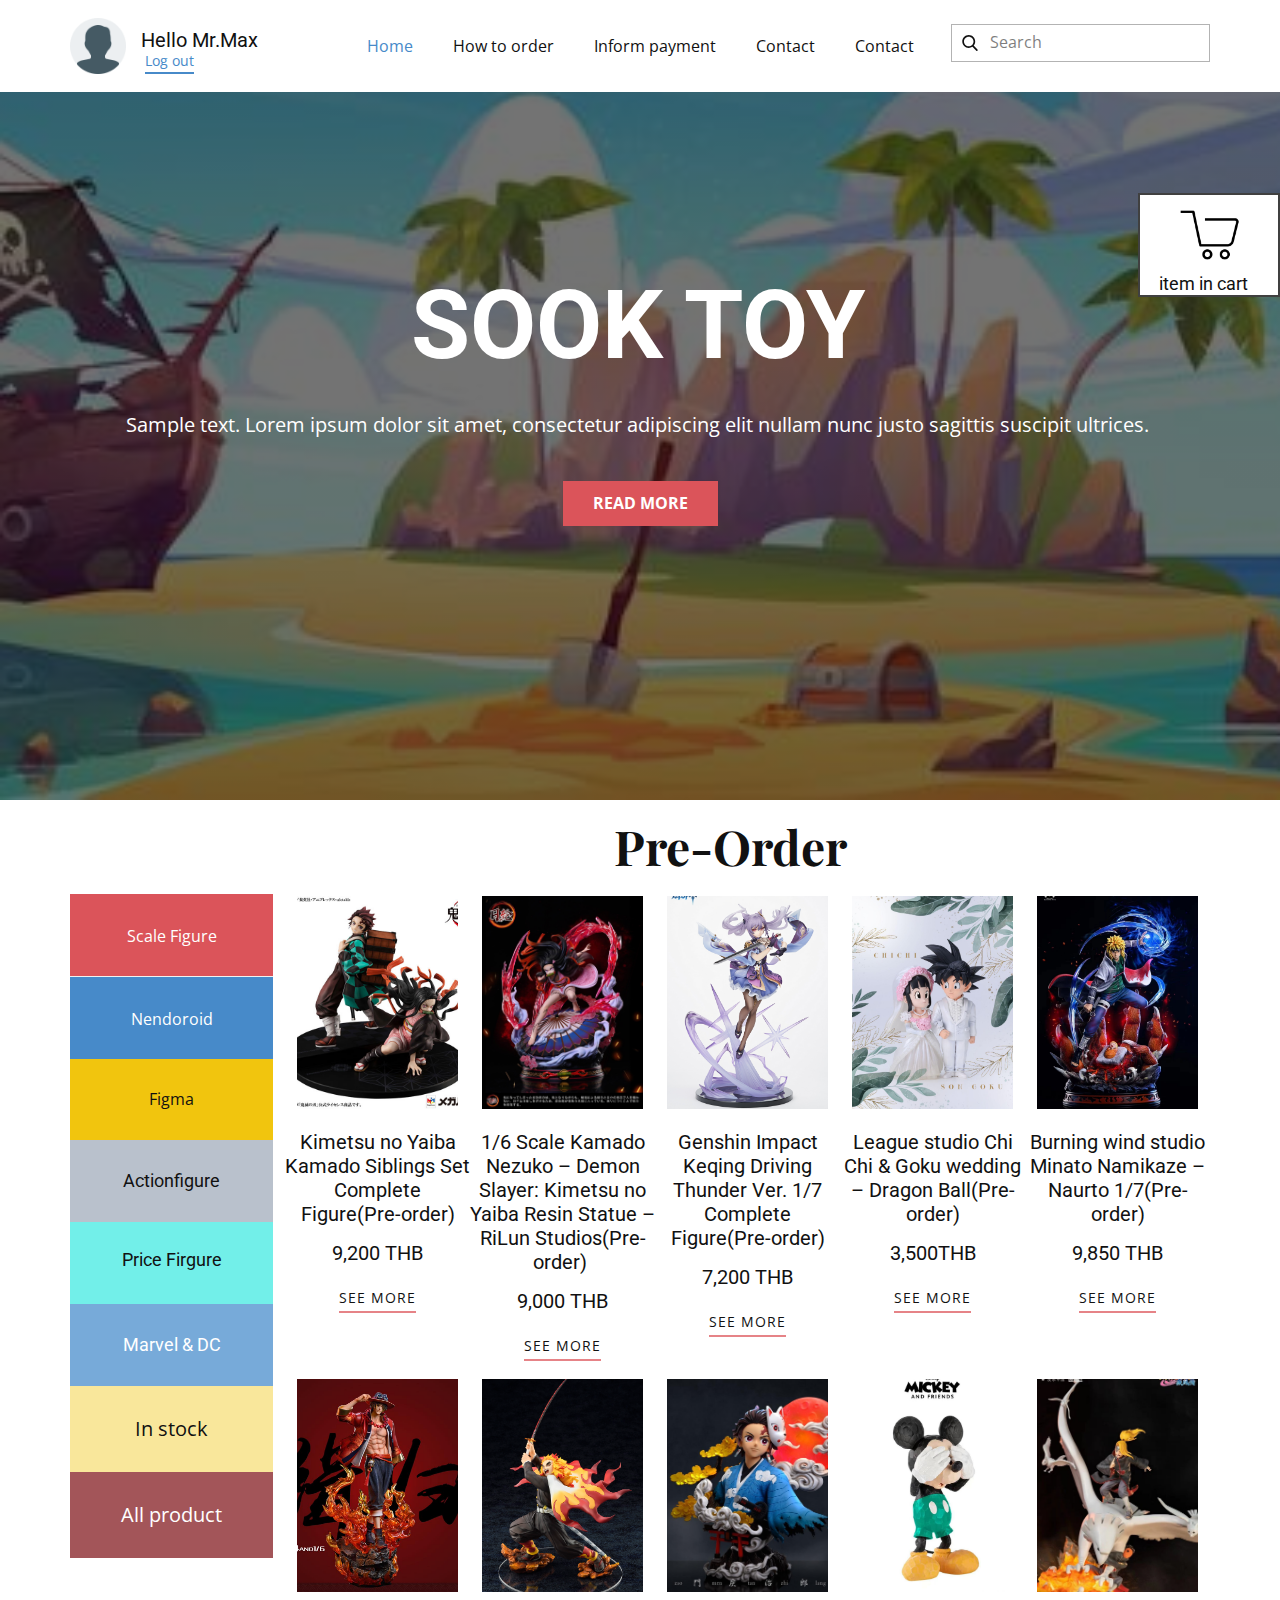
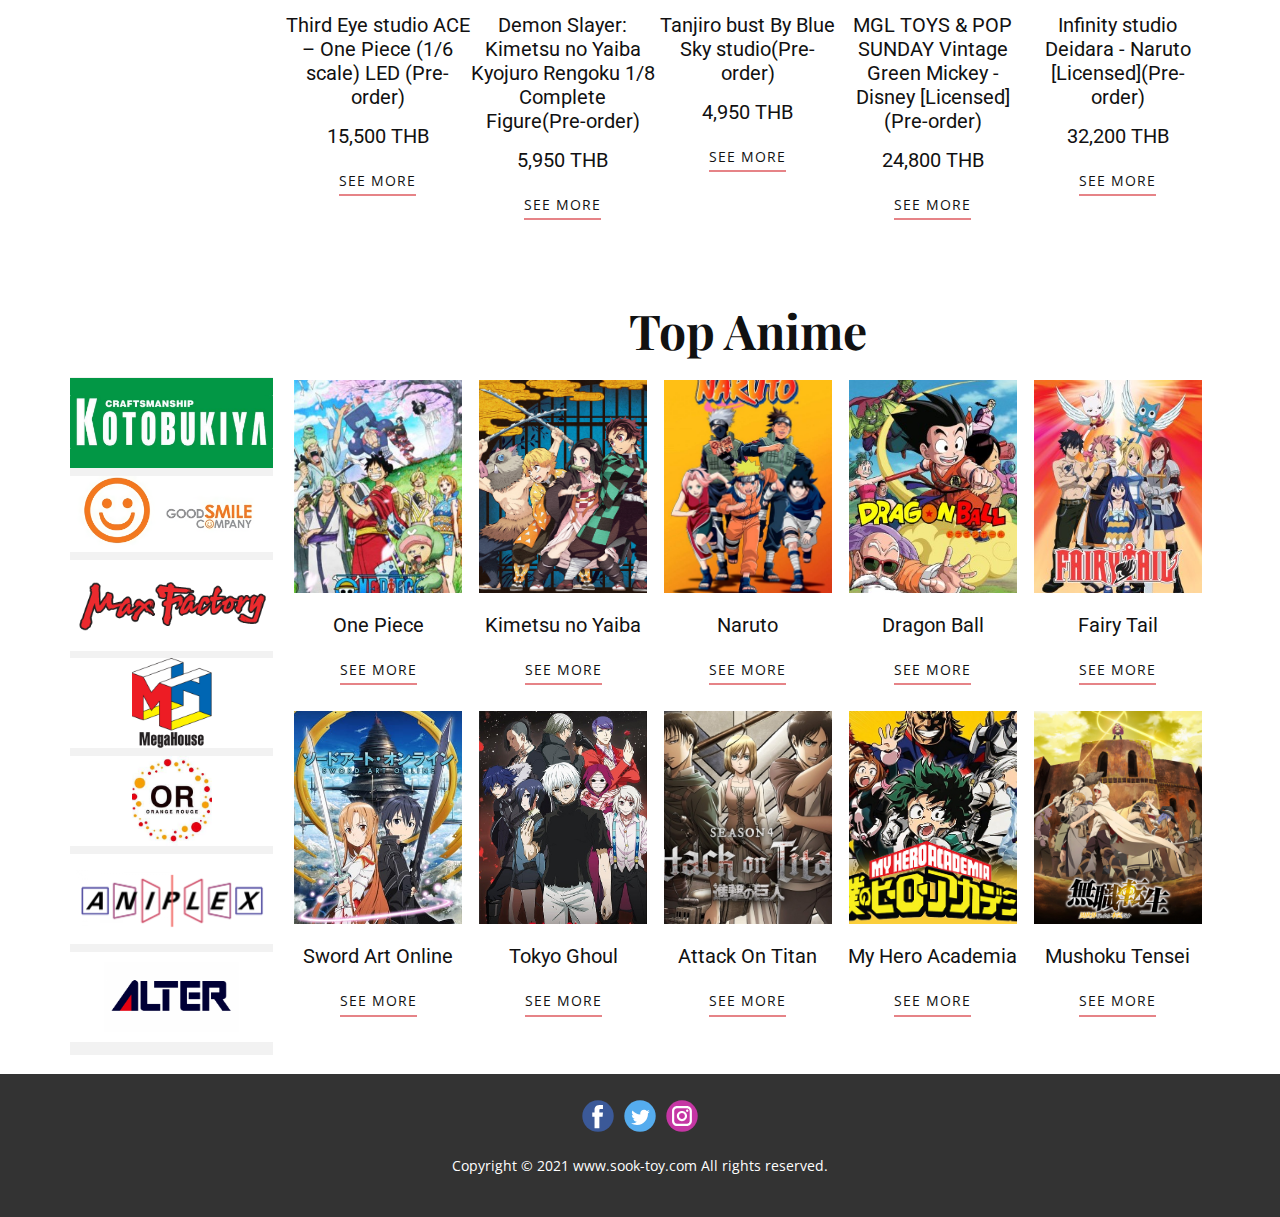
==== Home.html @ 31efe611 "First commit" ====
<!DOCTYPE html>
<html style="font-size: 16px;">
  <head>
    <meta name="viewport" content="width=device-width, initial-scale=1.0">
    <meta charset="utf-8">
    <meta name="keywords" content="SOOK TOY, Kamado Nazuko">
    <meta name="description" content="">
    <meta name="page_type" content="np-template-header-footer-from-plugin">
    <title>Home</title>
    <link rel="stylesheet" href="nicepage.css" media="screen">
<link rel="stylesheet" href="Home.css" media="screen">
    <script class="u-script" type="text/javascript" src="jquery.js" defer=""></script>
    <script class="u-script" type="text/javascript" src="nicepage.js" defer=""></script>
    <meta name="generator" content="Nicepage 3.28.0, nicepage.com">
    <link id="u-theme-google-font" rel="stylesheet" href="https://fonts.googleapis.com/css?family=Roboto:100,100i,300,300i,400,400i,500,500i,700,700i,900,900i|Open+Sans:300,300i,400,400i,600,600i,700,700i,800,800i">
    <link id="u-page-google-font" rel="stylesheet" href="https://fonts.googleapis.com/css?family=Playfair+Display:400,400i,500,500i,600,600i,700,700i,800,800i,900,900i">
    
    
    
    
    <script type="application/ld+json">{
		"@context": "http://schema.org",
		"@type": "Organization",
		"name": "DES322",
		"logo": "images/user1.png",
		"sameAs": [
				"https://facebook.com/name",
				"https://twitter.com/name",
				"https://instagram.com/name"
		]
}</script>
    <meta name="theme-color" content="#478ac9">
    <meta name="twitter:site" content="@">
    <meta name="twitter:card" content="summary_large_image">
    <meta name="twitter:title" content="Home">
    <meta name="twitter:description" content="DES322">
    <meta property="og:title" content="Home">
    <meta property="og:description" content="">
    <meta property="og:type" content="website">
  </head>
  <body class="u-body u-overlap"><header class=" u-clearfix u-header u-section-row-container" id="sec-2fc6"><div class="u-section-rows" style="">
        <div class="u-align-left u-clearfix u-section-row u-white u-section-row-1" data-animation-name="" data-animation-duration="0" data-animation-delay="0" data-animation-direction="" id="sec-a9de">
          
          
          
          
          
          <style class="u-sticky-style" data-style-id="b555">.u-sticky-fixed.u-sticky-b555:before, .u-body.u-sticky-fixed .u-sticky-b555:before {
borders: top right bottom left !important
}</style>
          <div class="u-clearfix u-sheet u-valign-middle u-sheet-1">
            <nav class="u-menu u-menu-dropdown u-offcanvas u-menu-1">
              <div class="menu-collapse" style="font-size: 1rem; letter-spacing: 0px;">
                <a class="u-button-style u-custom-active-color u-custom-color u-custom-left-right-menu-spacing u-custom-padding-bottom u-custom-text-color u-custom-top-bottom-menu-spacing u-nav-link u-text-active-palette-1-base u-text-hover-palette-2-base" href="#">
                  <svg><use xmlns:xlink="http://www.w3.org/1999/xlink" xlink:href="#menu-hamburger"></use></svg>
                  <svg version="1.1" xmlns="http://www.w3.org/2000/svg" xmlns:xlink="http://www.w3.org/1999/xlink"><defs><symbol id="menu-hamburger" viewBox="0 0 16 16" style="width: 16px; height: 16px;"><rect y="1" width="16" height="2"></rect><rect y="7" width="16" height="2"></rect><rect y="13" width="16" height="2"></rect>
</symbol>
</defs></svg>
                </a>
              </div>
              <div class="u-custom-menu u-nav-container">
                <ul class="u-nav u-unstyled u-nav-1"><li class="u-nav-item">
                  <a class="u-button-style u-nav-link u-text-active-palette-1-base u-text-body-color u-text-hover-palette-2-base"
                  href="Home.html" style="padding: 10px 20px;">Home</a>
</li><li class="u-nav-item"><a class="u-button-style u-nav-link u-text-active-palette-1-base u-text-body-color u-text-hover-palette-2-base" 
  style="padding: 10px 20px;">How to order</a>
</li><li class="u-nav-item"><a class="u-button-style u-nav-link u-text-active-palette-1-base u-text-body-color u-text-hover-palette-2-base" 
  style="padding: 10px 20px;">Inform payment</a>
</li><li class="u-nav-item"><a class="u-button-style u-nav-link u-text-active-palette-1-base u-text-body-color u-text-hover-palette-2-base" 
  href="Contact.html" style="padding: 10px 20px;">Contact</a>
</li><li class="u-nav-item"><a class="u-button-style u-nav-link u-text-active-palette-1-base u-text-body-color u-text-hover-palette-2-base" 
  style="padding: 10px 20px;">Contact</a>
</li></ul>
              </div>
              <div class="u-custom-menu u-nav-container-collapse">
                <div class="u-black u-container-style u-inner-container-layout u-opacity u-opacity-95 u-sidenav">
                  <div class="u-inner-container-layout u-sidenav-overflow">
                    <div class="u-menu-close"></div>
                    <ul class="u-align-center u-nav u-popupmenu-items u-unstyled u-nav-2"><li class="u-nav-item"><a class="u-button-style u-nav-link" href="Home.html" style="padding: 10px 20px;">Home</a>
</li><li class="u-nav-item"><a class="u-button-style u-nav-link" style="padding: 10px 20px;">How to order</a>
</li><li class="u-nav-item"><a class="u-button-style u-nav-link" style="padding: 10px 20px;">Inform payment</a>
</li><li class="u-nav-item"><a class="u-button-style u-nav-link" href="Contact.html" style="padding: 10px 20px;">Contact</a>
</li><li class="u-nav-item"><a class="u-button-style u-nav-link" style="padding: 10px 20px;">Contact</a>
</li></ul>
                  </div>
                </div>
                <div class="u-black u-menu-overlay u-opacity u-opacity-70"></div>
              </div>
            </nav>
            <form action="#" method="get" class="u-border-1 u-border-grey-30 u-search u-search-left u-white u-search-1">
              <button class="u-search-button" type="submit">
                <span class="u-search-icon u-spacing-10">
                  <svg class="u-svg-link" preserveAspectRatio="xMidYMin slice" viewBox="0 0 56.966 56.966"><use xmlns:xlink="http://www.w3.org/1999/xlink" xlink:href="#svg-dff7"></use></svg>
                  <svg xmlns="http://www.w3.org/2000/svg" xmlns:xlink="http://www.w3.org/1999/xlink" version="1.1" id="svg-dff7" x="0px" y="0px" viewBox="0 0 56.966 56.966" style="enable-background:new 0 0 56.966 56.966;" xml:space="preserve" class="u-svg-content"><path d="M55.146,51.887L41.588,37.786c3.486-4.144,5.396-9.358,5.396-14.786c0-12.682-10.318-23-23-23s-23,10.318-23,23  s10.318,23,23,23c4.761,0,9.298-1.436,13.177-4.162l13.661,14.208c0.571,0.593,1.339,0.92,2.162,0.92  c0.779,0,1.518-0.297,2.079-0.837C56.255,54.982,56.293,53.08,55.146,51.887z M23.984,6c9.374,0,17,7.626,17,17s-7.626,17-17,17  s-17-7.626-17-17S14.61,6,23.984,6z"></path></svg>
                </span>
              </button>
              <input class="u-search-input" type="search" name="search" value="" placeholder="Search">
            </form>
            <a href="https://nicepage.com/html-website-builder" class="u-image u-logo u-image-1" data-image-width="512" data-image-height="512">
              <img src="images/user1.png" class="u-logo-image u-logo-image-1">
            </a>
            <h5 class="u-text u-text-default u-text-1">Hello Mr.Max</h5>
            <a href="https://nicepage.com/css-templates" class="u-active-none u-border-2 u-border-active-palette-2-dark-1 u-border-hover-palette-2-base u-border-palette-1-base u-btn u-button-style u-hover-none u-none u-text-hover-palette-2-base u-text-palette-1-base u-btn-1">Log out</a>
          </div>
        </div>



        <div class="u-section-row u-sticky u-sticky-2984 u-section-row-2" id="sec-efd5">
          <div class="u-border-2 u-border-grey-75 u-container-style u-group u-shape-rectangle u-white u-group-1" 
          data-href="Cart.php" data-page-id="288608629">
            <div class="u-container-layout">
              <img class="u-align-center u-image u-image-default u-preserve-proportions u-image-2" 
              src="images/shopping-cart.png" alt="" data-image-width="512" data-image-height="512">
              <h6 class="u-text u-text-2">&nbsp; &nbsp;item in cart</h6>
            </div>
          </div>
        </div>
      </div></header>
    <section class="u-align-center u-clearfix u-image u-shading u-section-1" src="" data-image-width="626" data-image-height="250" id="sec-6cb6">
      <h1 class="u-text u-text-default u-title u-text-1">SOOK TOY</h1>
      <p class="u-large-text u-text u-text-default u-text-variant u-text-2">Sample text. Lorem ipsum dolor sit amet, consectetur adipiscing elit nullam nunc justo sagittis suscipit ultrices.</p>
      <a href="#" class="u-btn u-button-style u-palette-2-base u-btn-1">Read More</a>
    </section>
    <section class="u-clearfix u-section-2" id="sec-69e3">
      <div class="u-clearfix u-sheet u-sheet-1">
        <h1 class="u-align-center u-custom-font u-font-playfair-display u-text u-text-1">Pre-Order</h1>
        <div class="u-layout-grid u-list u-list-1">
          <div class="u-repeater u-repeater-1">
            <div class="u-container-style u-list-item u-repeater-item u-shape-rectangle u-list-item-1">
              <div class="u-container-layout u-similar-container u-container-layout-1">
                <img alt="" class="u-align-center u-image u-image-default u-image-1" data-image-width="600" data-image-height="600" src="images/a1.jpg">
                <h5 class="u-align-center u-text u-text-2"> Kimetsu no Yaiba Kamado Siblings Set Complete Figure(Pre-order)</h5>
                <h5 class="u-align-center u-text u-text-default u-text-3">9,200 THB</h5>
                <a href="" class="u-active-none u-align-center u-border-2 u-border-hover-palette-2-base u-border-palette-2-light-1 u-btn u-button-style u-hover-none u-none u-text-body-color u-btn-1">see more</a>
              </div>
            </div>
            <div class="u-container-style u-list-item u-repeater-item u-shape-rectangle u-list-item-2">
              <div class="u-container-layout u-similar-container u-container-layout-2">
                <img alt="" class="u-align-center u-image u-image-default u-image-2" data-image-width="1363" 
                data-image-height="1800" src="images/nezuko.jpg">
                <h5 class="u-align-center u-text u-text-4"> 1/6 Scale Kamado Nezuko – Demon Slayer: 
                  Kimetsu no Yaiba Resin Statue – RiLun Studios(Pre-order)&nbsp;</h5>
                <h5 class="u-align-center u-text u-text-default u-text-5">9,000 THB</h5>
                <a href="" class="u-active-none u-align-center u-border-2 u-border-hover-palette-2-base 
                u-border-palette-2-light-1 u-btn u-button-style u-hover-none u-none u-text-body-color u-btn-2">see more</a>
              </div>
            </div>
            <div class="u-container-style u-list-item u-repeater-item u-shape-rectangle u-list-item-3">
              <div class="u-container-layout u-similar-container u-container-layout-3">
                <img alt="" class="u-align-center u-image u-image-default u-image-3" data-image-width="1334" data-image-height="2000" src="images/a3.jpg">
                <h5 class="u-align-center u-text u-text-6"> Genshin Impact Keqing Driving Thunder Ver. 1/7 Complete Figure(Pre-order)</h5>
                <h5 class="u-align-center u-text u-text-default u-text-7">7,200 THB</h5>
                <a href="" class="u-active-none u-align-center u-border-2 u-border-hover-palette-2-base u-border-palette-2-light-1 u-btn u-button-style u-hover-none u-none u-text-body-color u-btn-3">see more</a>
              </div>
            </div>
            <div class="u-container-style u-list-item u-repeater-item u-shape-rectangle u-list-item-4">
              <div class="u-container-layout u-similar-container u-container-layout-4">
                <img alt="" class="u-align-center u-image u-image-default u-image-4" data-image-width="1080" data-image-height="1425" src="images/a4.jpg">
                <h5 class="u-align-center u-text u-text-8"> League studio Chi Chi &amp; Goku wedding – Dragon Ball(Pre-order)</h5>
                <h5 class="u-align-center u-text u-text-default u-text-9">3,500THB</h5>
                <a href="" class="u-active-none u-align-center u-border-2 u-border-hover-palette-2-base u-border-palette-2-light-1 u-btn u-button-style u-hover-none u-none u-text-body-color u-btn-4">see more</a>
              </div>
            </div>
            <div class="u-container-style u-list-item u-repeater-item u-shape-rectangle u-list-item-5">
              <div class="u-container-layout u-similar-container u-container-layout-5">
                <img alt="" class="u-align-center u-image u-image-default u-image-5" data-image-width="1080" data-image-height="1622" src="images/a5.jpg">
                <h5 class="u-align-center u-text u-text-10"> Burning wind studio Minato Namikaze – Naurto 1/7(Pre-order)</h5>
                <h5 class="u-align-center u-text u-text-default u-text-11">9,850 THB</h5>
                <a href="" class="u-active-none u-align-center u-border-2 u-border-hover-palette-2-base u-border-palette-2-light-1 u-btn u-button-style u-hover-none u-none u-text-body-color u-btn-5">see more</a>
              </div>
            </div>
            <div class="u-container-style u-list-item u-repeater-item u-shape-rectangle u-list-item-6">
              <div class="u-container-layout u-similar-container u-container-layout-6">
                <img alt="" class="u-align-center u-image u-image-default u-image-6" data-image-width="1440" data-image-height="824" src="images/a6.jpg">
                <h5 class="u-align-center u-text u-text-12"> Third Eye studio ACE – One Piece (1/6 scale) LED&nbsp;(Pre-order)</h5>
                <h5 class="u-align-center u-text u-text-default u-text-13">15,500 THB</h5>
                <a href="" class="u-active-none u-align-center u-border-2 u-border-hover-palette-2-base u-border-palette-2-light-1 u-btn u-button-style u-hover-none u-none u-text-body-color u-btn-6">see more</a>
              </div>
            </div>
            <div class="u-container-style u-list-item u-repeater-item u-shape-rectangle u-list-item-7">
              <div class="u-container-layout u-similar-container u-container-layout-7">
                <img alt="" class="u-align-center u-image u-image-default u-image-7" data-image-width="1000" data-image-height="1500" src="images/1.jpg">
                <h5 class="u-align-center u-text u-text-14"> Demon Slayer: Kimetsu no Yaiba Kyojuro Rengoku 1/8 Complete Figure(Pre-order)</h5>
                <h5 class="u-align-center u-text u-text-default u-text-15">5,950 THB</h5>
                <a href="Product-detail.php" data-page-id="2065302494" class="u-active-none u-align-center u-border-2 u-border-hover-palette-2-base u-border-palette-2-light-1 u-btn u-button-style u-hover-none u-none u-text-body-color u-btn-7">see more</a>
              </div>
            </div>
            <div class="u-container-style u-list-item u-repeater-item u-shape-rectangle u-list-item-8">
              <div class="u-container-layout u-similar-container u-container-layout-8">
                <img alt="" class="u-align-center u-image u-image-default u-image-8" data-image-width="1440" data-image-height="958" src="images/a8.jpg">
                <h5 class="u-align-center u-text u-text-16"> Tanjiro bust By Blue Sky studio(Pre-order)</h5>
                <h5 class="u-align-center u-text u-text-default u-text-17">4,950 THB</h5>
                <a href="" class="u-active-none u-align-center u-border-2 u-border-hover-palette-2-base u-border-palette-2-light-1 u-btn u-button-style u-hover-none u-none u-text-body-color u-btn-8">see more</a>
              </div>
            </div>
            <div class="u-container-style u-list-item u-repeater-item u-shape-rectangle u-list-item-9">
              <div class="u-container-layout u-similar-container u-container-layout-9">
                <img alt="" class="u-align-center u-image u-image-default u-image-9" data-image-width="960" data-image-height="1440" src="images/a9.jpg">
                <h5 class="u-align-center u-text u-text-18"> MGL TOYS &amp; POP SUNDAY Vintage Green Mickey - Disney [Licensed](Pre-order)</h5>
                <h5 class="u-align-center u-text u-text-default u-text-19">24,800 THB</h5>
                <a href="" class="u-active-none u-align-center u-border-2 u-border-hover-palette-2-base u-border-palette-2-light-1 u-btn u-button-style u-hover-none u-none u-text-body-color u-btn-9">see more</a>
              </div>
            </div>
            <div class="u-container-style u-list-item u-repeater-item u-shape-rectangle u-list-item-10">
              <div class="u-container-layout u-similar-container u-container-layout-10">
                <img alt="" class="u-align-center u-image u-image-default u-image-10" data-image-width="684" data-image-height="1024" src="images/10.jpg">
                <h5 class="u-align-center u-text u-text-20"> Infinity studio Deidara - Naruto [Licensed](Pre-order)</h5>
                <h5 class="u-align-center u-text u-text-default u-text-21">32,200 THB</h5>
                <a href="" class="u-active-none u-align-center u-border-2 u-border-hover-palette-2-base u-border-palette-2-light-1 u-btn u-button-style u-hover-none u-none u-text-body-color u-btn-10">see more</a>
              </div>
            </div>
          </div>
        </div>
        <div class="u-container-style u-grey-5 u-group u-group-1">
          <div class="u-container-layout u-valign-top u-container-layout-11">
            <div class="u-container-style u-expanded-width u-group u-palette-2-base u-group-2">
              <div class="u-container-layout">
                <p class="u-align-center u-text u-text-22">Scale Figure</p>
              </div>
            </div>
            <div class="u-container-style u-expanded-width u-group u-palette-1-base u-group-3">
              <div class="u-container-layout u-valign-top">
                <p class="u-align-center u-text u-text-23">Nendoroid</p>
              </div>
            </div>
            <div class="u-container-style u-expanded-width u-group u-palette-3-base u-group-4">
              <div class="u-container-layout u-valign-middle">
                <p class="u-align-center u-text u-text-24">Figma</p>
              </div>
            </div>
            <div class="u-container-style u-expanded-width u-group u-palette-5-base u-group-5">
              <div class="u-container-layout u-valign-top">
                <h6 class="u-align-center u-text u-text-25">Actionfigure</h6>
              </div>
            </div>
            <div class="u-container-style u-expanded-width u-group u-palette-4-light-1 u-group-6">
              <div class="u-container-layout">
                <h6 class="u-align-center u-text u-text-26">Price Firgure</h6>
              </div>
            </div>
            <div class="u-container-style u-expanded-width u-group u-palette-1-light-1 u-group-7">
              <div class="u-container-layout u-valign-middle">
                <h6 class="u-align-center u-text u-text-27">Marvel &amp; DC</h6>
              </div>
            </div>
            <div class="u-container-style u-expanded-width u-group u-palette-3-light-2 u-group-8">
              <div class="u-container-layout">
                <p class="u-align-center u-large-text u-text u-text-variant u-text-28">In stock</p>
              </div>
            </div>
            <div class="u-container-style u-expanded-width u-group u-palette-2-dark-1 u-group-9">
              <div class="u-container-layout">
                <p class="u-align-center u-large-text u-text u-text-variant u-text-29">All product<br>
                </p>
              </div>
            </div>
          </div>
        </div>
      </div>
    </section>
    <section class="u-clearfix u-section-3" id="carousel_d0e1">
      <div class="u-clearfix u-sheet u-sheet-1">
        <h1 class="u-align-center u-custom-font u-font-playfair-display u-text u-text-1">Top Anime</h1>
        <div class="u-layout-grid u-list u-list-1">
          <div class="u-repeater u-repeater-1">
            <div class="u-container-style u-list-item u-repeater-item u-shape-rectangle u-list-item-1">
              <div class="u-container-layout u-similar-container u-container-layout-1">
                <img alt="" class="u-align-center u-image u-image-default u-image-1" data-image-width="234" data-image-height="336" src="images/t1.jpg">
                <h5 class="u-align-center u-text u-text-2">One Piece</h5>
                <a href="" class="u-active-none u-align-center u-border-2 u-border-hover-palette-2-base u-border-palette-2-light-1 u-btn u-button-style u-hover-none u-none u-text-body-color u-btn-1">see more</a>
              </div>
            </div>
            <div class="u-container-style u-list-item u-repeater-item u-shape-rectangle u-list-item-2">
              <div class="u-container-layout u-similar-container u-container-layout-2">
                <img alt="" class="u-align-center u-image u-image-default u-image-2" data-image-width="980" data-image-height="1010" src="images/t2.jpg">
                <h5 class="u-align-center u-text u-text-3"> Kimetsu no Yaiba</h5>
                <a href="" class="u-active-none u-align-center u-border-2 u-border-hover-palette-2-base u-border-palette-2-light-1 u-btn u-button-style u-hover-none u-none u-text-body-color u-btn-2">see more</a>
              </div>
            </div>
            <div class="u-container-style u-list-item u-repeater-item u-shape-rectangle u-list-item-3">
              <div class="u-container-layout u-similar-container u-container-layout-3">
                <img alt="" class="u-align-center u-image u-image-default u-image-3" data-image-width="680" data-image-height="1000" src="images/t3.jpg">
                <h5 class="u-align-center u-text u-text-4">Naruto</h5>
                <a href="" class="u-active-none u-align-center u-border-2 u-border-hover-palette-2-base u-border-palette-2-light-1 u-btn u-button-style u-hover-none u-none u-text-body-color u-btn-3">see more</a>
              </div>
            </div>
            <div class="u-container-style u-list-item u-repeater-item u-shape-rectangle u-list-item-4">
              <div class="u-container-layout u-similar-container u-container-layout-4">
                <img alt="" class="u-align-center u-image u-image-default u-image-4" data-image-width="234" data-image-height="336" src="images/t4.jpg">
                <h5 class="u-align-center u-text u-text-5">Dragon Ball</h5>
                <a href="" class="u-active-none u-align-center u-border-2 u-border-hover-palette-2-base u-border-palette-2-light-1 u-btn u-button-style u-hover-none u-none u-text-body-color u-btn-4">see more</a>
              </div>
            </div>
            <div class="u-container-style u-list-item u-repeater-item u-shape-rectangle u-list-item-5">
              <div class="u-container-layout u-similar-container u-container-layout-5">
                <img alt="" class="u-align-center u-image u-image-default u-image-5" data-image-width="234" data-image-height="336" src="images/t5.jpg">
                <h5 class="u-align-center u-text u-text-6">Fairy Tail</h5>
                <a href="" class="u-active-none u-align-center u-border-2 u-border-hover-palette-2-base u-border-palette-2-light-1 u-btn u-button-style u-hover-none u-none u-text-body-color u-btn-5">see more</a>
              </div>
            </div>
            <div class="u-container-style u-list-item u-repeater-item u-shape-rectangle u-list-item-6">
              <div class="u-container-layout u-similar-container u-container-layout-6">
                <img alt="" class="u-align-center u-image u-image-default u-image-6" data-image-width="321" data-image-height="450" src="images/t6.jpg">
                <h5 class="u-align-center u-text u-text-7">Sword Art Online</h5>
                <a href="" class="u-active-none u-align-center u-border-2 u-border-hover-palette-2-base u-border-palette-2-light-1 u-btn u-button-style u-hover-none u-none u-text-body-color u-btn-6">see more</a>
              </div>
            </div>
            <div class="u-container-style u-list-item u-repeater-item u-shape-rectangle u-list-item-7">
              <div class="u-container-layout u-similar-container u-container-layout-7">
                <img alt="" class="u-align-center u-image u-image-default u-image-7" data-image-width="533" data-image-height="799" src="images/t7.jpg">
                <h5 class="u-align-center u-text u-text-8">Tokyo Ghoul<br>
                </h5>
                <a href="" class="u-active-none u-align-center u-border-2 u-border-hover-palette-2-base u-border-palette-2-light-1 u-btn u-button-style u-hover-none u-none u-text-body-color u-btn-7">see more</a>
              </div>
            </div>
            <div class="u-container-style u-list-item u-repeater-item u-shape-rectangle u-list-item-8">
              <div class="u-container-layout u-similar-container u-container-layout-8">
                <img alt="" class="u-align-center u-image u-image-default u-image-8" data-image-width="750" data-image-height="562" src="images/t8.jpg">
                <h5 class="u-align-center u-text u-text-9">Attack On Titan</h5>
                <a href="" class="u-active-none u-align-center u-border-2 u-border-hover-palette-2-base u-border-palette-2-light-1 u-btn u-button-style u-hover-none u-none u-text-body-color u-btn-8">see more</a>
              </div>
            </div>
            <div class="u-container-style u-list-item u-repeater-item u-shape-rectangle u-list-item-9">
              <div class="u-container-layout u-similar-container u-container-layout-9">
                <img alt="" class="u-align-center u-image u-image-default u-image-9" data-image-width="848" data-image-height="477" src="images/t9.jpg">
                <h5 class="u-align-center u-text u-text-10">My Hero Academia</h5>
                <a href="" class="u-active-none u-align-center u-border-2 u-border-hover-palette-2-base u-border-palette-2-light-1 u-btn u-button-style u-hover-none u-none u-text-body-color u-btn-9">see more</a>
              </div>
            </div>
            <div class="u-container-style u-list-item u-repeater-item u-shape-rectangle u-list-item-10">
              <div class="u-container-layout u-similar-container u-container-layout-10">
                <img alt="" class="u-align-center u-image u-image-default u-image-10" data-image-width="424" data-image-height="600" src="images/t10.jpg">
                <h5 class="u-align-center u-text u-text-11"> Mushoku Tensei</h5>
                <a href="" class="u-active-none u-align-center u-border-2 u-border-hover-palette-2-base u-border-palette-2-light-1 u-btn u-button-style u-hover-none u-none u-text-body-color u-btn-10">see more</a>
              </div>
            </div>
          </div>
        </div>
        <div class="u-container-style u-grey-5 u-group u-group-1">
          <div class="u-container-layout u-container-layout-11">
            <div class="u-align-left u-container-style u-custom-color-1 u-expanded-width u-group u-shape-rectangle u-group-2">
              <div class="u-container-layout u-container-layout-12">
                <div class="u-align-left u-container-style u-expanded-width u-group u-image u-image-11" data-image-width="750" data-image-height="228">
                  <div class="u-container-layout u-container-layout-13"></div>
                </div>
              </div>
            </div>
            <img class="u-expanded-width u-image u-image-default u-image-12" src="images/Good-Smile-Company.png" alt="" data-image-width="736" data-image-height="285">
            <div class="u-align-left u-container-style u-expanded-width u-group u-shape-rectangle u-white u-group-4">
              <div class="u-container-layout u-valign-middle u-container-layout-14">
                <img class="u-expanded-width u-image u-image-default u-image-13" src="images/max-factory.png" alt="" data-image-width="280" data-image-height="108">
              </div>
            </div>
            <div class="u-container-style u-expanded-width u-group u-shape-rectangle u-white u-group-5">
              <div class="u-container-layout u-container-layout-15">
                <img class="u-align-center u-image u-image-default u-preserve-proportions u-image-14" src="images/Megahouse-logo.png" alt="" data-image-width="220" data-image-height="246">
              </div>
            </div>
            <div class="u-container-style u-expanded-width u-group u-shape-rectangle u-white u-group-6">
              <div class="u-container-layout u-container-layout-16">
                <img class="u-align-center u-image u-image-default u-preserve-proportions u-image-15" src="images/Orange-Rouge-logo.jpg" alt="" data-image-width="256" data-image-height="256">
              </div>
            </div>
            <div class="u-container-style u-expanded-width u-group u-shape-rectangle u-white u-group-7">
              <div class="u-container-layout u-valign-middle u-container-layout-17">
                <img class="u-image u-image-default u-image-16" src="images/Aniplex-768x233.png" alt="" data-image-width="768" data-image-height="233">
              </div>
            </div>
            <div class="u-align-left u-container-style u-expanded-width u-group u-shape-rectangle u-white u-group-8">
              <div class="u-container-layout u-container-layout-18">
                <img class="u-align-center u-image u-image-default u-image-17" src="images/Alter-logo.png" alt="" data-image-width="765" data-image-height="402">
              </div>
            </div>
          </div>
        </div>
      </div>
      
      
      
      
      
      
      
      
      
      
      
      
      
      
      
      
      
    </section>
    
    
    <footer class="u-align-center u-clearfix u-footer u-grey-80 u-footer" id="sec-4aa4"><div class="u-clearfix u-sheet u-sheet-1">
        <div class="u-social-icons u-spacing-10 u-social-icons-1">
          <a class="u-social-url" title="facebook" target="_blank" href="https://facebook.com/name"><span class="u-icon u-social-facebook u-social-icon u-icon-1"><svg class="u-svg-link" preserveAspectRatio="xMidYMin slice" viewBox="0 0 112 112" style=""><use xmlns:xlink="http://www.w3.org/1999/xlink" xlink:href="#svg-ac34"></use></svg><svg class="u-svg-content" viewBox="0 0 112 112" x="0" y="0" id="svg-ac34"><circle fill="currentColor" cx="56.1" cy="56.1" r="55"></circle><path fill="#FFFFFF" d="M73.5,31.6h-9.1c-1.4,0-3.6,0.8-3.6,3.9v8.5h12.6L72,58.3H60.8v40.8H43.9V58.3h-8V43.9h8v-9.2
c0-6.7,3.1-17,17-17h12.5v13.9H73.5z"></path></svg></span>
          </a>
          <a class="u-social-url" title="twitter" target="_blank" href="https://twitter.com/name"><span class="u-icon u-social-icon u-social-twitter u-icon-2"><svg class="u-svg-link" preserveAspectRatio="xMidYMin slice" viewBox="0 0 112 112" style=""><use xmlns:xlink="http://www.w3.org/1999/xlink" xlink:href="#svg-f9d4"></use></svg><svg class="u-svg-content" viewBox="0 0 112 112" x="0" y="0" id="svg-f9d4"><circle fill="currentColor" class="st0" cx="56.1" cy="56.1" r="55"></circle><path fill="#FFFFFF" d="M83.8,47.3c0,0.6,0,1.2,0,1.7c0,17.7-13.5,38.2-38.2,38.2C38,87.2,31,85,25,81.2c1,0.1,2.1,0.2,3.2,0.2
c6.3,0,12.1-2.1,16.7-5.7c-5.9-0.1-10.8-4-12.5-9.3c0.8,0.2,1.7,0.2,2.5,0.2c1.2,0,2.4-0.2,3.5-0.5c-6.1-1.2-10.8-6.7-10.8-13.1
c0-0.1,0-0.1,0-0.2c1.8,1,3.9,1.6,6.1,1.7c-3.6-2.4-6-6.5-6-11.2c0-2.5,0.7-4.8,1.8-6.7c6.6,8.1,16.5,13.5,27.6,14
c-0.2-1-0.3-2-0.3-3.1c0-7.4,6-13.4,13.4-13.4c3.9,0,7.3,1.6,9.8,4.2c3.1-0.6,5.9-1.7,8.5-3.3c-1,3.1-3.1,5.8-5.9,7.4
c2.7-0.3,5.3-1,7.7-2.1C88.7,43,86.4,45.4,83.8,47.3z"></path></svg></span>
          </a>
          <a class="u-social-url" title="instagram" target="_blank" href="https://instagram.com/name"><span class="u-icon u-social-icon u-social-instagram u-icon-3"><svg class="u-svg-link" preserveAspectRatio="xMidYMin slice" viewBox="0 0 112 112" style=""><use xmlns:xlink="http://www.w3.org/1999/xlink" xlink:href="#svg-a0a3"></use></svg><svg class="u-svg-content" viewBox="0 0 112 112" x="0" y="0" id="svg-a0a3"><circle fill="currentColor" cx="56.1" cy="56.1" r="55"></circle><path fill="#FFFFFF" d="M55.9,38.2c-9.9,0-17.9,8-17.9,17.9C38,66,46,74,55.9,74c9.9,0,17.9-8,17.9-17.9C73.8,46.2,65.8,38.2,55.9,38.2
z M55.9,66.4c-5.7,0-10.3-4.6-10.3-10.3c-0.1-5.7,4.6-10.3,10.3-10.3c5.7,0,10.3,4.6,10.3,10.3C66.2,61.8,61.6,66.4,55.9,66.4z"></path><path fill="#FFFFFF" d="M74.3,33.5c-2.3,0-4.2,1.9-4.2,4.2s1.9,4.2,4.2,4.2s4.2-1.9,4.2-4.2S76.6,33.5,74.3,33.5z"></path><path fill="#FFFFFF" d="M73.1,21.3H38.6c-9.7,0-17.5,7.9-17.5,17.5v34.5c0,9.7,7.9,17.6,17.5,17.6h34.5c9.7,0,17.5-7.9,17.5-17.5V38.8
C90.6,29.1,82.7,21.3,73.1,21.3z M83,73.3c0,5.5-4.5,9.9-9.9,9.9H38.6c-5.5,0-9.9-4.5-9.9-9.9V38.8c0-5.5,4.5-9.9,9.9-9.9h34.5
c5.5,0,9.9,4.5,9.9,9.9V73.3z"></path></svg></span>
          </a>
        </div>
        <p class="u-align-center u-small-text u-text u-text-variant u-text-1"> Copyright © 2021&nbsp;<a href="https://www.ame-shop.com/" class="u-active-none u-border-none u-btn u-button-link u-button-style u-hover-none u-none u-text-white u-btn-1">www.sook-toy.com</a>&nbsp;All rights reserved.<br>
          <br>
        </p>
      </div></footer>
    <!-- <section class="u-backlink u-clearfix u-grey-80">
      <a class="u-link" href="https://nicepage.com/website-templates" target="_blank">
        <span>Website Templates</span>
      </a>
      <p class="u-text">
        <span>created with</span>
      </p>
      <a class="u-link" href="" target="_blank">
        <span>Website Builder Software</span>
      </a>. 
    </section> -->
  </body>
</html>
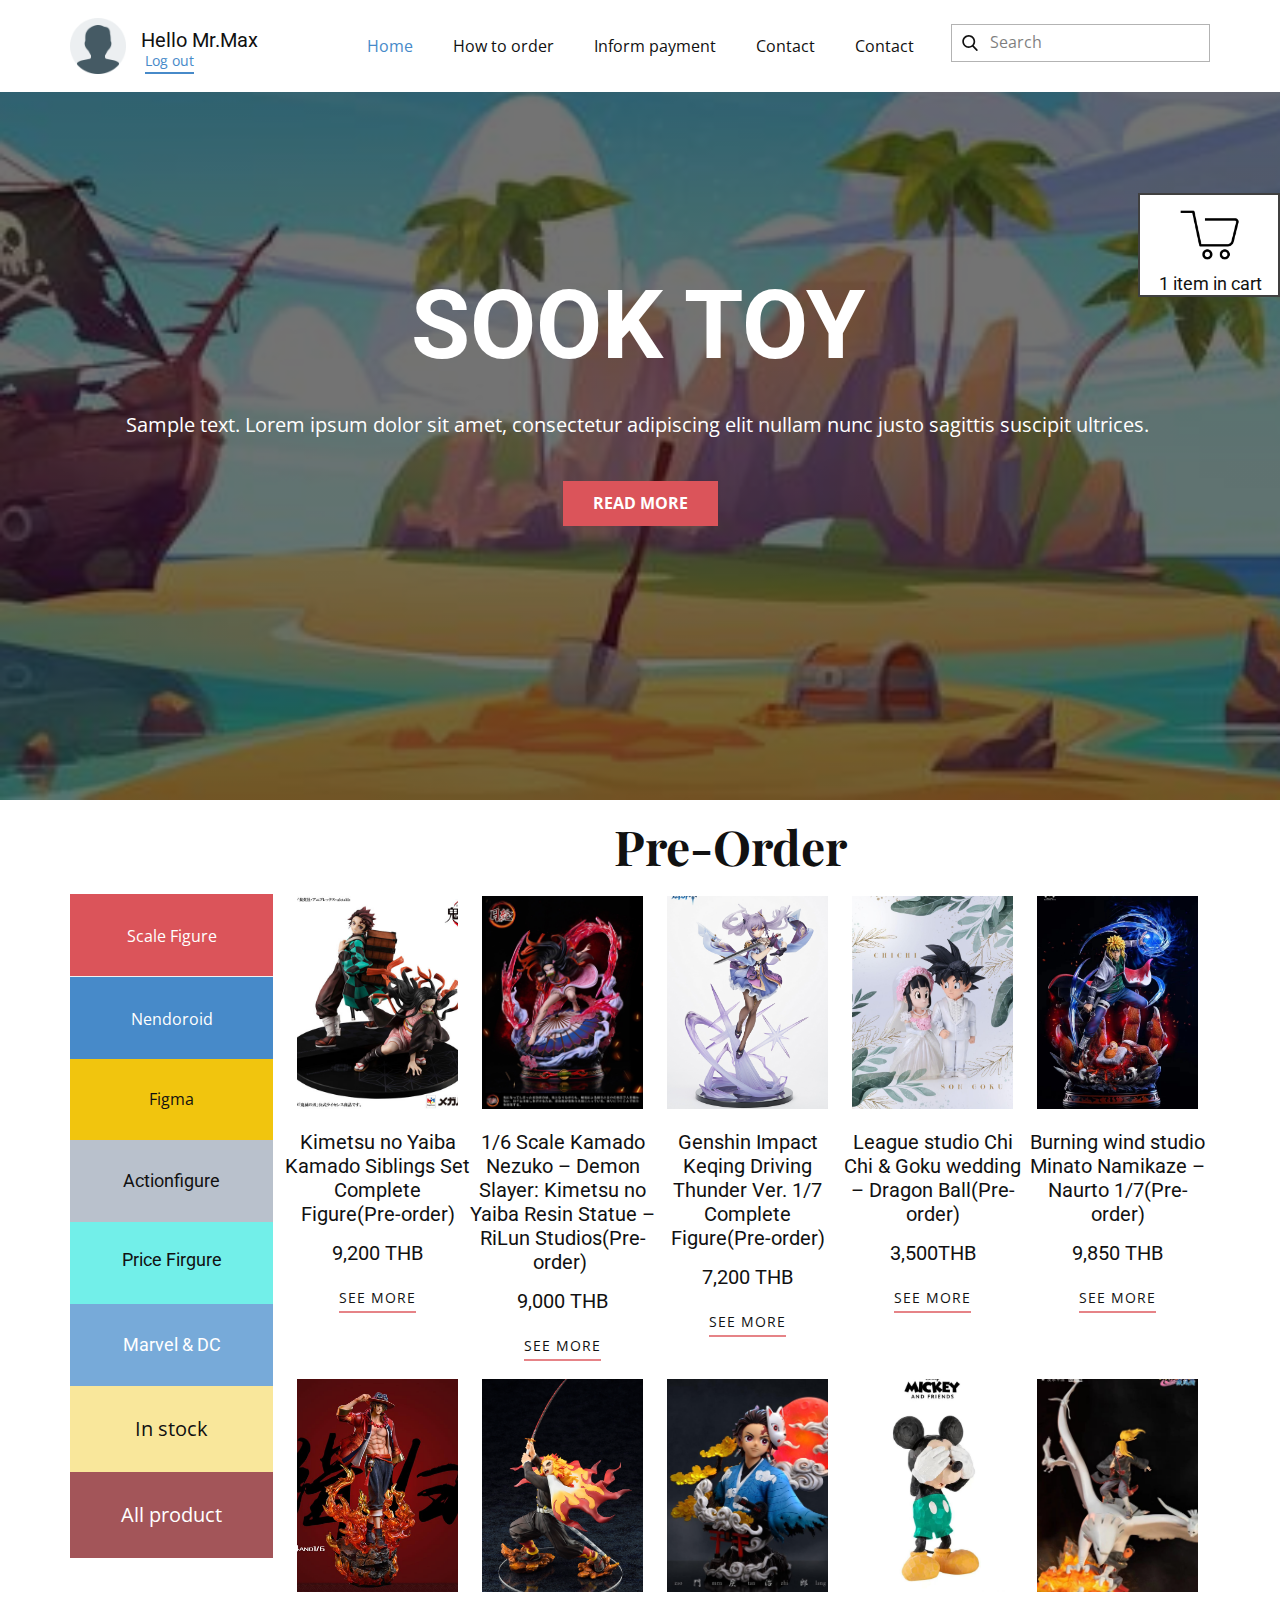
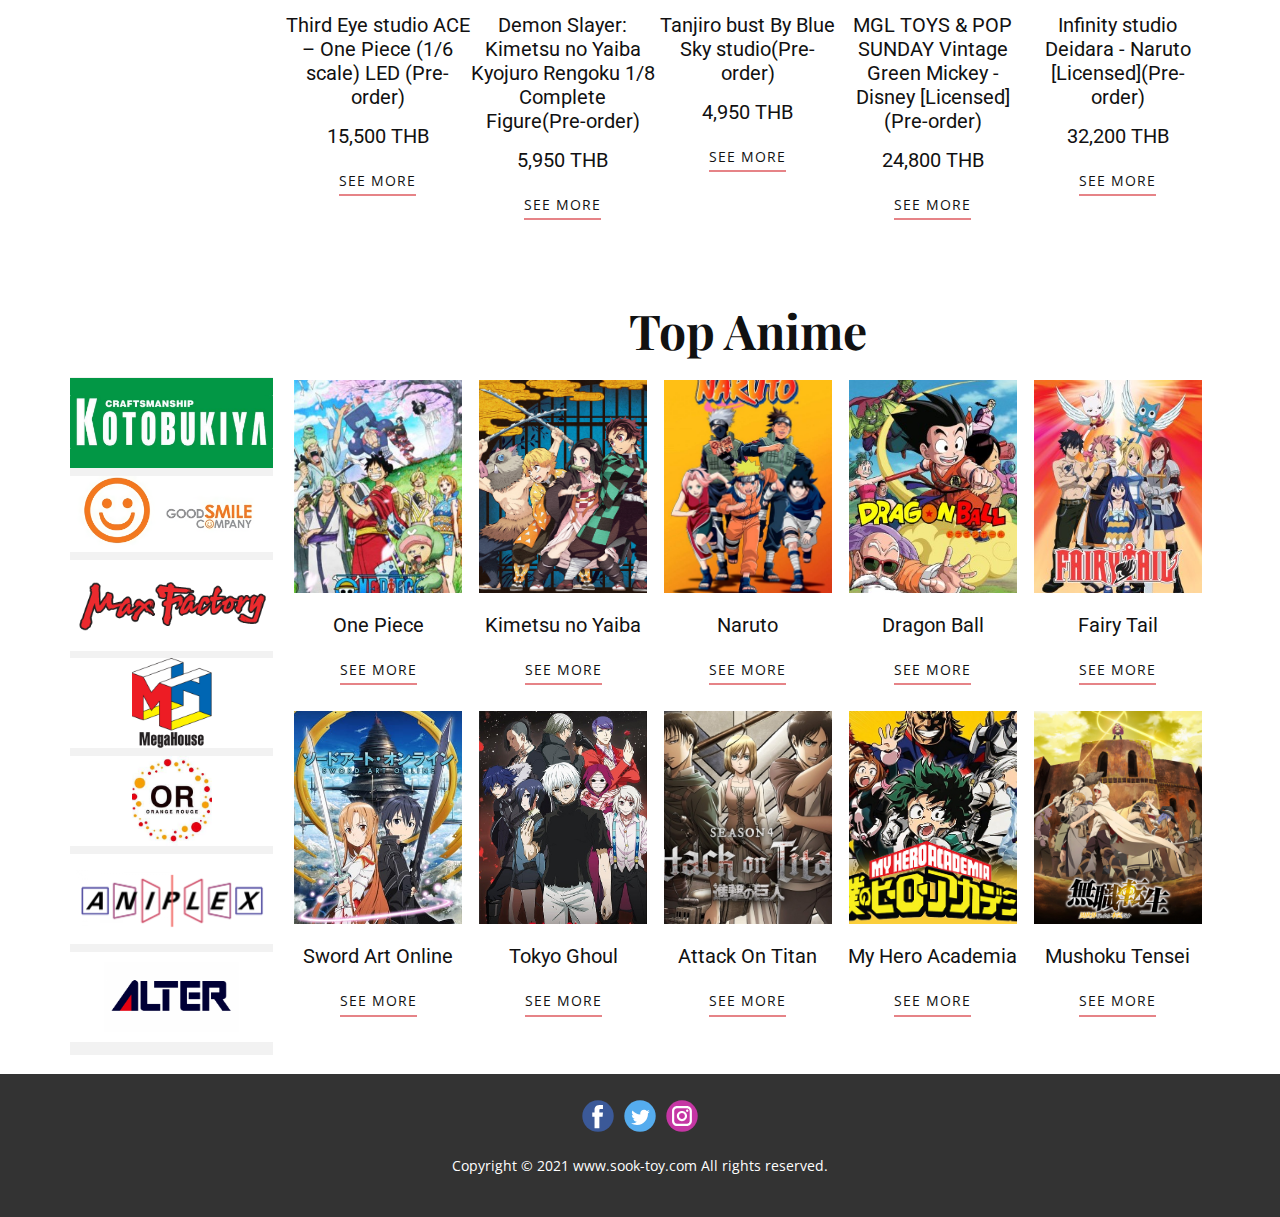
==== commit af44032b: "Add files via upload" ====
--- a/Home.html
+++ b/Home.html
@@ -108,11 +108,11 @@
 
         <div class="u-section-row u-sticky u-sticky-2984 u-section-row-2" id="sec-efd5">
           <div class="u-border-2 u-border-grey-75 u-container-style u-group u-shape-rectangle u-white u-group-1" 
-          data-href="Cart.php" data-page-id="288608629">
+          data-href="Cart.html" data-page-id="288608629">
             <div class="u-container-layout">
               <img class="u-align-center u-image u-image-default u-preserve-proportions u-image-2" 
               src="images/shopping-cart.png" alt="" data-image-width="512" data-image-height="512">
-              <h6 class="u-text u-text-2">&nbsp; &nbsp;item in cart</h6>
+              <h6 class="u-text u-text-2">&nbsp; &nbsp;1 item in cart</h6>
             </div>
           </div>
         </div>
@@ -183,7 +183,7 @@
                 <img alt="" class="u-align-center u-image u-image-default u-image-7" data-image-width="1000" data-image-height="1500" src="images/1.jpg">
                 <h5 class="u-align-center u-text u-text-14"> Demon Slayer: Kimetsu no Yaiba Kyojuro Rengoku 1/8 Complete Figure(Pre-order)</h5>
                 <h5 class="u-align-center u-text u-text-default u-text-15">5,950 THB</h5>
-                <a href="Product-detail.php" data-page-id="2065302494" class="u-active-none u-align-center u-border-2 u-border-hover-palette-2-base u-border-palette-2-light-1 u-btn u-button-style u-hover-none u-none u-text-body-color u-btn-7">see more</a>
+                <a href="Product-detail.html" data-page-id="2065302494" class="u-active-none u-align-center u-border-2 u-border-hover-palette-2-base u-border-palette-2-light-1 u-btn u-button-style u-hover-none u-none u-text-body-color u-btn-7">see more</a>
               </div>
             </div>
             <div class="u-container-style u-list-item u-repeater-item u-shape-rectangle u-list-item-8">
--- a/nicepage.css
+++ b/nicepage.css
@@ -1,365 +1,365 @@
-/*begin-commonstyles library*//*!
- * froala_editor v3.2.3 (https://www.froala.com/wysiwyg-editor)
- * License https://froala.com/wysiwyg-editor/terms/
- * Copyright 2014-2020 Froala Labs
- */
-
-.fr-clearfix::after {
-  clear: both;
-  display: block;
-  content: "";
-  height: 0; }
-
-.fr-hide-by-clipping {
-  position: absolute;
-  width: 1px;
-  height: 1px;
-  padding: 0;
-  margin: -1px;
-  overflow: hidden;
-  clip: rect(0, 0, 0, 0);
-  border: 0; }
-
-.fr-view img.fr-rounded, .fr-view .fr-img-caption.fr-rounded img {
-  border-radius: 10px;
-  -moz-border-radius: 10px;
-  -webkit-border-radius: 10px;
-  -moz-background-clip: padding;
-  -webkit-background-clip: padding-box;
-  background-clip: padding-box; }
-
-.fr-view img.fr-shadow, .fr-view .fr-img-caption.fr-shadow img {
-  -webkit-box-shadow: 10px 10px 5px 0px #cccccc;
-  -moz-box-shadow: 10px 10px 5px 0px #cccccc;
-  box-shadow: 10px 10px 5px 0px #cccccc; }
-
-.fr-view img.fr-bordered, .fr-view .fr-img-caption.fr-bordered img {
-  border: solid 5px #CCC; }
-
-.fr-view img.fr-bordered {
-  -webkit-box-sizing: content-box;
-  -moz-box-sizing: content-box;
-  box-sizing: content-box; }
-
-.fr-view .fr-img-caption.fr-bordered img {
-  -webkit-box-sizing: border-box;
-  -moz-box-sizing: border-box;
-  box-sizing: border-box; }
-
-.fr-view {
-  word-wrap: break-word; }
-  .fr-view span[style~="color:"] a {
-    color: inherit; }
-  .fr-view strong {
-    font-weight: 700; }
-  .fr-view table {
-    border: none;
-    border-collapse: collapse;
-    empty-cells: show;
-    max-width: 100%; }
-    .fr-view table td {
-      min-width: 5px; }
-    .fr-view table.fr-dashed-borders td, .fr-view table.fr-dashed-borders th {
-      border-style: dashed; }
-    .fr-view table.fr-alternate-rows tbody tr:nth-child(2n) {
-      background: whitesmoke; }
-    .fr-view table td, .fr-view table th {
-      border: 1px solid #DDD; }
-      .fr-view table td:empty, .fr-view table th:empty {
-        height: 20px; }
-      .fr-view table td.fr-highlighted, .fr-view table th.fr-highlighted {
-        border: 1px double red; }
-      .fr-view table td.fr-thick, .fr-view table th.fr-thick {
-        border-width: 2px; }
-    .fr-view table th {
-      background: #ececec; }
-  .fr-view hr {
-    clear: both;
-    user-select: none;
-    -o-user-select: none;
-    -moz-user-select: none;
-    -khtml-user-select: none;
-    -webkit-user-select: none;
-    -ms-user-select: none;
-    break-after: always;
-    page-break-after: always; }
-  .fr-view .fr-file {
-    position: relative; }
-    .fr-view .fr-file::after {
-      position: relative;
-      content: "\1F4CE";
-      font-weight: normal; }
-  .fr-view pre {
-    white-space: pre-wrap;
-    word-wrap: break-word;
-    overflow: visible; }
-/*.fr-view[dir="rtl"] blockquote {
-  border-left: none;
-  border-right: solid 2px #5E35B1;
-  margin-right: 0;
-  padding-right: 5px;
-  padding-left: 0; }
-  .fr-view[dir="rtl"] blockquote blockquote {
-    border-color: #00BCD4; }
-    .fr-view[dir="rtl"] blockquote blockquote blockquote {
-      border-color: #43A047; }
-.fr-view blockquote {
-  border-left: solid 2px #5E35B1;
-  margin-left: 0;
-  padding-left: 5px;
-  color: #5E35B1; }
-  .fr-view blockquote blockquote {
-    border-color: #00BCD4;
-    color: #00BCD4; }
-    .fr-view blockquote blockquote blockquote {
-      border-color: #43A047;
-      color: #43A047; }*/
-  .fr-view span.fr-emoticon {
-    font-weight: normal;
-    font-family: "Apple Color Emoji","Segoe UI Emoji","NotoColorEmoji","Segoe UI Symbol","Android Emoji","EmojiSymbols";
-    display: inline;
-    line-height: 0; }
-    .fr-view span.fr-emoticon.fr-emoticon-img {
-      background-repeat: no-repeat !important;
-      font-size: inherit;
-      height: 1em;
-      width: 1em;
-      min-height: 20px;
-      min-width: 20px;
-      display: inline-block;
-      margin: -.1em .1em .1em;
-      line-height: 1;
-      vertical-align: middle; }
-  .fr-view .fr-text-gray {
-    color: #AAA !important; }
-  .fr-view .fr-text-bordered {
-    border-top: solid 1px #222;
-    border-bottom: solid 1px #222;
-    padding: 10px 0; }
-  .fr-view .fr-text-spaced {
-    letter-spacing: 1px; }
-  .fr-view .fr-text-uppercase {
-    text-transform: uppercase; }
-  .fr-view .fr-class-highlighted {
-    background-color: #ffff00; }
-  .fr-view .fr-class-code {
-    border-color: #cccccc;
-    border-radius: 2px;
-    -moz-border-radius: 2px;
-    -webkit-border-radius: 2px;
-    -moz-background-clip: padding;
-    -webkit-background-clip: padding-box;
-    background-clip: padding-box;
-    background: #f5f5f5;
-    padding: 10px;
-    font-family: "Courier New", Courier, monospace; }
-  .fr-view .fr-class-transparency {
-    opacity: 0.5; }
-  .fr-view img {
-    position: relative;
-    max-width: 100%; }
-    .fr-view img.fr-dib {
-      margin: 10px auto;
-      display: block;
-      float: none;
-      vertical-align: top; }
-      .fr-view img.fr-dib.fr-fil {
-        margin-left: 0;
-        text-align: left; }
-      .fr-view img.fr-dib.fr-fir {
-        margin-right: 0;
-        text-align: right; }
-    .fr-view img.fr-dii {
-      display: inline-block;
-      float: none;
-      vertical-align: bottom;
-      margin-left: 5px;
-      margin-right: 5px;
-      max-width: calc(100% - (2 * 5px)); }
-      .fr-view img.fr-dii.fr-fil {
-        float: left;
-        margin: 10px 15px 10px 0;
-        max-width: calc(100% - 5px); }
-      .fr-view img.fr-dii.fr-fir {
-        float: right;
-        margin: 10px 0 10px 15px;
-        max-width: calc(100% - 5px); }
-  .fr-view span.fr-img-caption {
-    position: relative;
-    max-width: 100%; }
-    .fr-view span.fr-img-caption.fr-dib {
-      margin: 5px auto;
-      display: block;
-      float: none;
-      vertical-align: top; }
-      .fr-view span.fr-img-caption.fr-dib.fr-fil {
-        margin-left: 0;
-        text-align: left; }
-      .fr-view span.fr-img-caption.fr-dib.fr-fir {
-        margin-right: 0;
-        text-align: right; }
-    .fr-view span.fr-img-caption.fr-dii {
-      display: inline-block;
-      float: none;
-      vertical-align: bottom;
-      margin-left: 5px;
-      margin-right: 5px;
-      max-width: calc(100% - (2 * 5px)); }
-      .fr-view span.fr-img-caption.fr-dii.fr-fil {
-        float: left;
-        margin: 5px 5px 5px 0;
-        max-width: calc(100% - 5px); }
-      .fr-view span.fr-img-caption.fr-dii.fr-fir {
-        float: right;
-        margin: 5px 0 5px 5px;
-        max-width: calc(100% - 5px); }
-  .fr-view .fr-video {
-    text-align: center;
-    position: relative; }
-    .fr-view .fr-video.fr-rv {
-      padding-bottom: 56.25%;
-      padding-top: 30px;
-      height: 0;
-      overflow: hidden; }
-      .fr-view .fr-video.fr-rv > iframe, .fr-view .fr-video.fr-rv object, .fr-view .fr-video.fr-rv embed {
-        position: absolute !important;
-        top: 0;
-        left: 0;
-        width: 100%;
-        height: 100%; }
-    .fr-view .fr-video > * {
-      -webkit-box-sizing: content-box;
-      -moz-box-sizing: content-box;
-      box-sizing: content-box;
-      max-width: 100%;
-      border: none; }
-    .fr-view .fr-video.fr-dvb {
-      display: block;
-      clear: both; }
-      .fr-view .fr-video.fr-dvb.fr-fvl {
-        text-align: left; }
-      .fr-view .fr-video.fr-dvb.fr-fvr {
-        text-align: right; }
-    .fr-view .fr-video.fr-dvi {
-      display: inline-block; }
-      .fr-view .fr-video.fr-dvi.fr-fvl {
-        float: left; }
-      .fr-view .fr-video.fr-dvi.fr-fvr {
-        float: right; }
-  .fr-view a.fr-strong {
-    font-weight: 700; }
-  .fr-view a.fr-green {
-    color: green; }
-  .fr-view .fr-img-caption {
-    text-align: center; }
-    .fr-view .fr-img-caption .fr-img-wrap {
-      padding: 0;
-      margin: auto;
-      text-align: center;
-      width: 100%; }
-      .fr-view .fr-img-caption .fr-img-wrap a {
-        display: block; }
-      .fr-view .fr-img-caption .fr-img-wrap img {
-        display: block;
-        margin: auto;
-        width: 100%; }
-      .fr-view .fr-img-caption .fr-img-wrap > span {
-        margin: auto;
-        display: block;
-        padding: 5px 5px 10px;
-        font-size: 14px;
-        font-weight: initial;
-        -webkit-box-sizing: border-box;
-        -moz-box-sizing: border-box;
-        box-sizing: border-box;
-        -webkit-opacity: 0.9;
-        -moz-opacity: 0.9;
-        opacity: 0.9;
-        -ms-filter: "progid:DXImageTransform.Microsoft.Alpha(Opacity=0)";
-        width: 100%;
-        text-align: center; }
-  .fr-view button.fr-rounded, .fr-view input.fr-rounded, .fr-view textarea.fr-rounded {
-    border-radius: 10px;
-    -moz-border-radius: 10px;
-    -webkit-border-radius: 10px;
-    -moz-background-clip: padding;
-    -webkit-background-clip: padding-box;
-    background-clip: padding-box; }
-  .fr-view button.fr-large, .fr-view input.fr-large, .fr-view textarea.fr-large {
-    font-size: 24px; }
-  .fr-view ul, .fr-view ol {
-    list-style-position: inside; }
-
-/**
- * Image style.
- */
-a.fr-view.fr-strong {
-  font-weight: 700; }
-a.fr-view.fr-green {
-  color: green; }
-
-/**
- * Link style.
- */
-img.fr-view {
-  position: relative;
-  max-width: 100%; }
-  img.fr-view.fr-dib {
-    margin: 5px auto;
-    display: block;
-    float: none;
-    vertical-align: top; }
-    img.fr-view.fr-dib.fr-fil {
-      margin-left: 0;
-      text-align: left; }
-    img.fr-view.fr-dib.fr-fir {
-      margin-right: 0;
-      text-align: right; }
-  img.fr-view.fr-dii {
-    display: inline-block;
-    float: none;
-    vertical-align: bottom;
-    margin-left: 5px;
-    margin-right: 5px;
-    max-width: calc(100% - (2 * 5px)); }
-    img.fr-view.fr-dii.fr-fil {
-      float: left;
-      margin: 5px 5px 5px 0;
-      max-width: calc(100% - 5px); }
-    img.fr-view.fr-dii.fr-fir {
-      float: right;
-      margin: 5px 0 5px 5px;
-      max-width: calc(100% - 5px); }
-
-span.fr-img-caption.fr-view {
-  position: relative;
-  max-width: 100%; }
-  span.fr-img-caption.fr-view.fr-dib {
-    margin: 5px auto;
-    display: block;
-    float: none;
-    vertical-align: top; }
-    span.fr-img-caption.fr-view.fr-dib.fr-fil {
-      margin-left: 0;
-      text-align: left; }
-    span.fr-img-caption.fr-view.fr-dib.fr-fir {
-      margin-right: 0;
-      text-align: right; }
-  span.fr-img-caption.fr-view.fr-dii {
-    display: inline-block;
-    float: none;
-    vertical-align: bottom;
-    margin-left: 5px;
-    margin-right: 5px;
-    max-width: calc(100% - (2 * 5px)); }
-    span.fr-img-caption.fr-view.fr-dii.fr-fil {
-      float: left;
-      margin: 5px 5px 5px 0;
-      max-width: calc(100% - 5px); }
-    span.fr-img-caption.fr-view.fr-dii.fr-fir {
-      float: right;
-      margin: 5px 0 5px 5px;
-      max-width: calc(100% - 5px); }
+/*begin-commonstyles library*//*!
+ * froala_editor v3.2.3 (https://www.froala.com/wysiwyg-editor)
+ * License https://froala.com/wysiwyg-editor/terms/
+ * Copyright 2014-2020 Froala Labs
+ */
+
+.fr-clearfix::after {
+  clear: both;
+  display: block;
+  content: "";
+  height: 0; }
+
+.fr-hide-by-clipping {
+  position: absolute;
+  width: 1px;
+  height: 1px;
+  padding: 0;
+  margin: -1px;
+  overflow: hidden;
+  clip: rect(0, 0, 0, 0);
+  border: 0; }
+
+.fr-view img.fr-rounded, .fr-view .fr-img-caption.fr-rounded img {
+  border-radius: 10px;
+  -moz-border-radius: 10px;
+  -webkit-border-radius: 10px;
+  -moz-background-clip: padding;
+  -webkit-background-clip: padding-box;
+  background-clip: padding-box; }
+
+.fr-view img.fr-shadow, .fr-view .fr-img-caption.fr-shadow img {
+  -webkit-box-shadow: 10px 10px 5px 0px #cccccc;
+  -moz-box-shadow: 10px 10px 5px 0px #cccccc;
+  box-shadow: 10px 10px 5px 0px #cccccc; }
+
+.fr-view img.fr-bordered, .fr-view .fr-img-caption.fr-bordered img {
+  border: solid 5px #CCC; }
+
+.fr-view img.fr-bordered {
+  -webkit-box-sizing: content-box;
+  -moz-box-sizing: content-box;
+  box-sizing: content-box; }
+
+.fr-view .fr-img-caption.fr-bordered img {
+  -webkit-box-sizing: border-box;
+  -moz-box-sizing: border-box;
+  box-sizing: border-box; }
+
+.fr-view {
+  word-wrap: break-word; }
+  .fr-view span[style~="color:"] a {
+    color: inherit; }
+  .fr-view strong {
+    font-weight: 700; }
+  .fr-view table {
+    border: none;
+    border-collapse: collapse;
+    empty-cells: show;
+    max-width: 100%; }
+    .fr-view table td {
+      min-width: 5px; }
+    .fr-view table.fr-dashed-borders td, .fr-view table.fr-dashed-borders th {
+      border-style: dashed; }
+    .fr-view table.fr-alternate-rows tbody tr:nth-child(2n) {
+      background: whitesmoke; }
+    .fr-view table td, .fr-view table th {
+      border: 1px solid #DDD; }
+      .fr-view table td:empty, .fr-view table th:empty {
+        height: 20px; }
+      .fr-view table td.fr-highlighted, .fr-view table th.fr-highlighted {
+        border: 1px double red; }
+      .fr-view table td.fr-thick, .fr-view table th.fr-thick {
+        border-width: 2px; }
+    .fr-view table th {
+      background: #ececec; }
+  .fr-view hr {
+    clear: both;
+    user-select: none;
+    -o-user-select: none;
+    -moz-user-select: none;
+    -khtml-user-select: none;
+    -webkit-user-select: none;
+    -ms-user-select: none;
+    break-after: always;
+    page-break-after: always; }
+  .fr-view .fr-file {
+    position: relative; }
+    .fr-view .fr-file::after {
+      position: relative;
+      content: "\1F4CE";
+      font-weight: normal; }
+  .fr-view pre {
+    white-space: pre-wrap;
+    word-wrap: break-word;
+    overflow: visible; }
+/*.fr-view[dir="rtl"] blockquote {
+  border-left: none;
+  border-right: solid 2px #5E35B1;
+  margin-right: 0;
+  padding-right: 5px;
+  padding-left: 0; }
+  .fr-view[dir="rtl"] blockquote blockquote {
+    border-color: #00BCD4; }
+    .fr-view[dir="rtl"] blockquote blockquote blockquote {
+      border-color: #43A047; }
+.fr-view blockquote {
+  border-left: solid 2px #5E35B1;
+  margin-left: 0;
+  padding-left: 5px;
+  color: #5E35B1; }
+  .fr-view blockquote blockquote {
+    border-color: #00BCD4;
+    color: #00BCD4; }
+    .fr-view blockquote blockquote blockquote {
+      border-color: #43A047;
+      color: #43A047; }*/
+  .fr-view span.fr-emoticon {
+    font-weight: normal;
+    font-family: "Apple Color Emoji","Segoe UI Emoji","NotoColorEmoji","Segoe UI Symbol","Android Emoji","EmojiSymbols";
+    display: inline;
+    line-height: 0; }
+    .fr-view span.fr-emoticon.fr-emoticon-img {
+      background-repeat: no-repeat !important;
+      font-size: inherit;
+      height: 1em;
+      width: 1em;
+      min-height: 20px;
+      min-width: 20px;
+      display: inline-block;
+      margin: -.1em .1em .1em;
+      line-height: 1;
+      vertical-align: middle; }
+  .fr-view .fr-text-gray {
+    color: #AAA !important; }
+  .fr-view .fr-text-bordered {
+    border-top: solid 1px #222;
+    border-bottom: solid 1px #222;
+    padding: 10px 0; }
+  .fr-view .fr-text-spaced {
+    letter-spacing: 1px; }
+  .fr-view .fr-text-uppercase {
+    text-transform: uppercase; }
+  .fr-view .fr-class-highlighted {
+    background-color: #ffff00; }
+  .fr-view .fr-class-code {
+    border-color: #cccccc;
+    border-radius: 2px;
+    -moz-border-radius: 2px;
+    -webkit-border-radius: 2px;
+    -moz-background-clip: padding;
+    -webkit-background-clip: padding-box;
+    background-clip: padding-box;
+    background: #f5f5f5;
+    padding: 10px;
+    font-family: "Courier New", Courier, monospace; }
+  .fr-view .fr-class-transparency {
+    opacity: 0.5; }
+  .fr-view img {
+    position: relative;
+    max-width: 100%; }
+    .fr-view img.fr-dib {
+      margin: 10px auto;
+      display: block;
+      float: none;
+      vertical-align: top; }
+      .fr-view img.fr-dib.fr-fil {
+        margin-left: 0;
+        text-align: left; }
+      .fr-view img.fr-dib.fr-fir {
+        margin-right: 0;
+        text-align: right; }
+    .fr-view img.fr-dii {
+      display: inline-block;
+      float: none;
+      vertical-align: bottom;
+      margin-left: 5px;
+      margin-right: 5px;
+      max-width: calc(100% - (2 * 5px)); }
+      .fr-view img.fr-dii.fr-fil {
+        float: left;
+        margin: 10px 15px 10px 0;
+        max-width: calc(100% - 5px); }
+      .fr-view img.fr-dii.fr-fir {
+        float: right;
+        margin: 10px 0 10px 15px;
+        max-width: calc(100% - 5px); }
+  .fr-view span.fr-img-caption {
+    position: relative;
+    max-width: 100%; }
+    .fr-view span.fr-img-caption.fr-dib {
+      margin: 5px auto;
+      display: block;
+      float: none;
+      vertical-align: top; }
+      .fr-view span.fr-img-caption.fr-dib.fr-fil {
+        margin-left: 0;
+        text-align: left; }
+      .fr-view span.fr-img-caption.fr-dib.fr-fir {
+        margin-right: 0;
+        text-align: right; }
+    .fr-view span.fr-img-caption.fr-dii {
+      display: inline-block;
+      float: none;
+      vertical-align: bottom;
+      margin-left: 5px;
+      margin-right: 5px;
+      max-width: calc(100% - (2 * 5px)); }
+      .fr-view span.fr-img-caption.fr-dii.fr-fil {
+        float: left;
+        margin: 5px 5px 5px 0;
+        max-width: calc(100% - 5px); }
+      .fr-view span.fr-img-caption.fr-dii.fr-fir {
+        float: right;
+        margin: 5px 0 5px 5px;
+        max-width: calc(100% - 5px); }
+  .fr-view .fr-video {
+    text-align: center;
+    position: relative; }
+    .fr-view .fr-video.fr-rv {
+      padding-bottom: 56.25%;
+      padding-top: 30px;
+      height: 0;
+      overflow: hidden; }
+      .fr-view .fr-video.fr-rv > iframe, .fr-view .fr-video.fr-rv object, .fr-view .fr-video.fr-rv embed {
+        position: absolute !important;
+        top: 0;
+        left: 0;
+        width: 100%;
+        height: 100%; }
+    .fr-view .fr-video > * {
+      -webkit-box-sizing: content-box;
+      -moz-box-sizing: content-box;
+      box-sizing: content-box;
+      max-width: 100%;
+      border: none; }
+    .fr-view .fr-video.fr-dvb {
+      display: block;
+      clear: both; }
+      .fr-view .fr-video.fr-dvb.fr-fvl {
+        text-align: left; }
+      .fr-view .fr-video.fr-dvb.fr-fvr {
+        text-align: right; }
+    .fr-view .fr-video.fr-dvi {
+      display: inline-block; }
+      .fr-view .fr-video.fr-dvi.fr-fvl {
+        float: left; }
+      .fr-view .fr-video.fr-dvi.fr-fvr {
+        float: right; }
+  .fr-view a.fr-strong {
+    font-weight: 700; }
+  .fr-view a.fr-green {
+    color: green; }
+  .fr-view .fr-img-caption {
+    text-align: center; }
+    .fr-view .fr-img-caption .fr-img-wrap {
+      padding: 0;
+      margin: auto;
+      text-align: center;
+      width: 100%; }
+      .fr-view .fr-img-caption .fr-img-wrap a {
+        display: block; }
+      .fr-view .fr-img-caption .fr-img-wrap img {
+        display: block;
+        margin: auto;
+        width: 100%; }
+      .fr-view .fr-img-caption .fr-img-wrap > span {
+        margin: auto;
+        display: block;
+        padding: 5px 5px 10px;
+        font-size: 14px;
+        font-weight: initial;
+        -webkit-box-sizing: border-box;
+        -moz-box-sizing: border-box;
+        box-sizing: border-box;
+        -webkit-opacity: 0.9;
+        -moz-opacity: 0.9;
+        opacity: 0.9;
+        -ms-filter: "progid:DXImageTransform.Microsoft.Alpha(Opacity=0)";
+        width: 100%;
+        text-align: center; }
+  .fr-view button.fr-rounded, .fr-view input.fr-rounded, .fr-view textarea.fr-rounded {
+    border-radius: 10px;
+    -moz-border-radius: 10px;
+    -webkit-border-radius: 10px;
+    -moz-background-clip: padding;
+    -webkit-background-clip: padding-box;
+    background-clip: padding-box; }
+  .fr-view button.fr-large, .fr-view input.fr-large, .fr-view textarea.fr-large {
+    font-size: 24px; }
+  .fr-view ul, .fr-view ol {
+    list-style-position: inside; }
+
+/**
+ * Image style.
+ */
+a.fr-view.fr-strong {
+  font-weight: 700; }
+a.fr-view.fr-green {
+  color: green; }
+
+/**
+ * Link style.
+ */
+img.fr-view {
+  position: relative;
+  max-width: 100%; }
+  img.fr-view.fr-dib {
+    margin: 5px auto;
+    display: block;
+    float: none;
+    vertical-align: top; }
+    img.fr-view.fr-dib.fr-fil {
+      margin-left: 0;
+      text-align: left; }
+    img.fr-view.fr-dib.fr-fir {
+      margin-right: 0;
+      text-align: right; }
+  img.fr-view.fr-dii {
+    display: inline-block;
+    float: none;
+    vertical-align: bottom;
+    margin-left: 5px;
+    margin-right: 5px;
+    max-width: calc(100% - (2 * 5px)); }
+    img.fr-view.fr-dii.fr-fil {
+      float: left;
+      margin: 5px 5px 5px 0;
+      max-width: calc(100% - 5px); }
+    img.fr-view.fr-dii.fr-fir {
+      float: right;
+      margin: 5px 0 5px 5px;
+      max-width: calc(100% - 5px); }
+
+span.fr-img-caption.fr-view {
+  position: relative;
+  max-width: 100%; }
+  span.fr-img-caption.fr-view.fr-dib {
+    margin: 5px auto;
+    display: block;
+    float: none;
+    vertical-align: top; }
+    span.fr-img-caption.fr-view.fr-dib.fr-fil {
+      margin-left: 0;
+      text-align: left; }
+    span.fr-img-caption.fr-view.fr-dib.fr-fir {
+      margin-right: 0;
+      text-align: right; }
+  span.fr-img-caption.fr-view.fr-dii {
+    display: inline-block;
+    float: none;
+    vertical-align: bottom;
+    margin-left: 5px;
+    margin-right: 5px;
+    max-width: calc(100% - (2 * 5px)); }
+    span.fr-img-caption.fr-view.fr-dii.fr-fil {
+      float: left;
+      margin: 5px 5px 5px 0;
+      max-width: calc(100% - 5px); }
+    span.fr-img-caption.fr-view.fr-dii.fr-fir {
+      float: right;
+      margin: 5px 0 5px 5px;
+      max-width: calc(100% - 5px); }
 /*end-commonstyles library*//*begin-commonstyles library*/@charset "UTF-8";
 
 /*!
